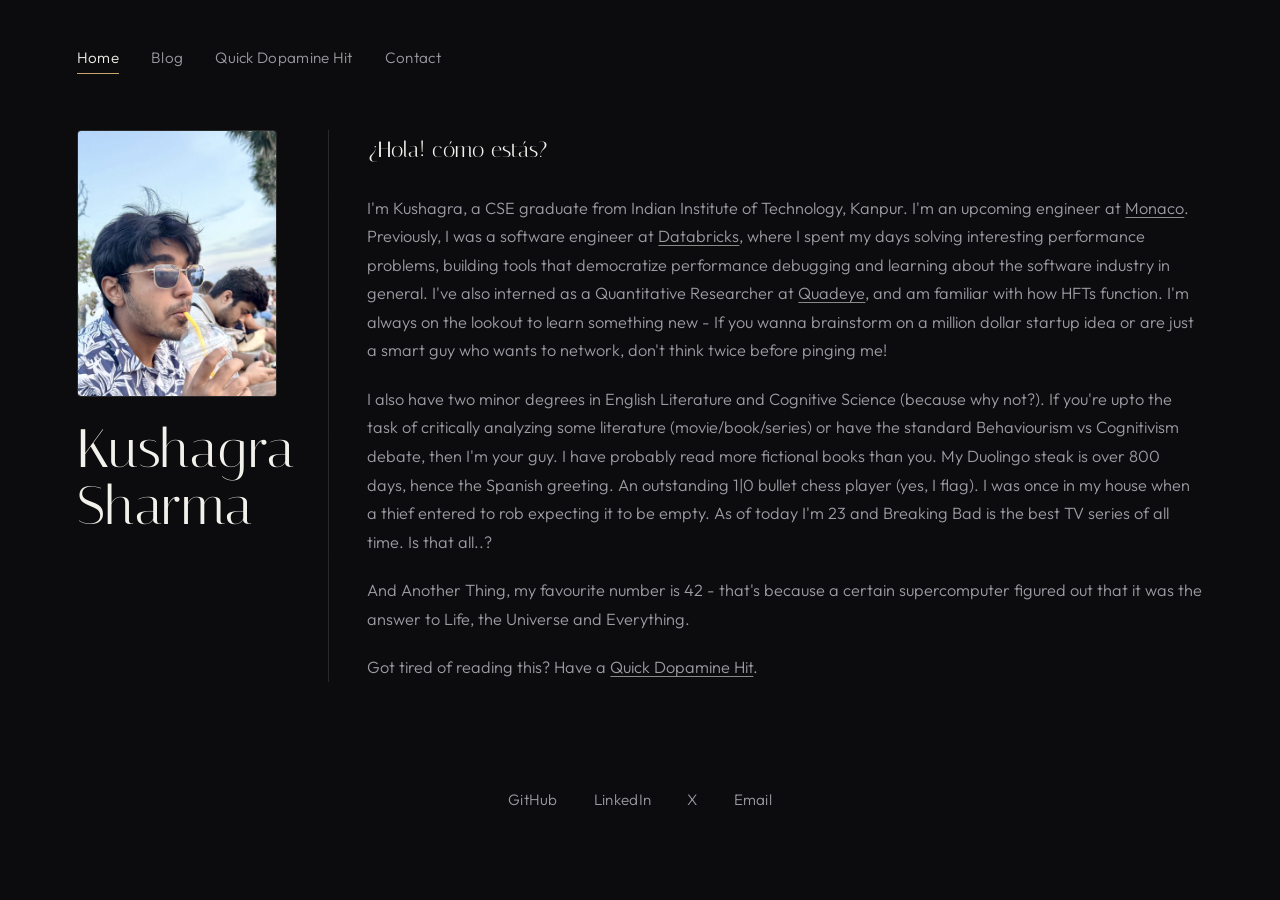
==== index.html @ b91d73a7 "add contacts page, chess.com and duolingo stats" ====
<!--
  index.html — Home page.

  Two-column hero: portrait + name on the left (.intro), a short greeting
  and "about me" copy on the right (.about). The top tab bar (.topnav) and
  footer social links (nav[aria-label="Links"]) are duplicated verbatim on
  every page — see README.md for how that's kept in sync.

  Styles:  css/styles.css (shared base + top nav)
  Scripts: js/script.js   (orb parallax)
-->
<!DOCTYPE html>
<html lang="en">
<head>
<meta charset="UTF-8" />
<meta name="viewport" content="width=device-width, initial-scale=1" />
<meta name="description" content="Kushagra Sharma — personal site." />
<title>Kushagra Sharma</title>
<link rel="preconnect" href="https://fonts.googleapis.com" />
<link rel="preconnect" href="https://fonts.gstatic.com" crossorigin />
<link
  href="https://fonts.googleapis.com/css2?family=Italiana&family=Outfit:wght@300;400;500&display=swap"
  rel="stylesheet"
/>
<link rel="stylesheet" href="css/styles.css" />
</head>
<body>
<div class="grain" aria-hidden="true"></div>
<div class="orb" aria-hidden="true"></div>

<header class="topnav">
  <a href="/index" class="topnav-link active">Home</a>
  <a href="/blog" class="topnav-link">Blog</a>
  <a href="/game" class="topnav-link">Quick Dopamine Hit</a>
  <a href="/contact" class="topnav-link">Contact</a>
</header>

<main>
  <div class="intro">
    <img class="portrait" src="assets/profile.jpg" alt="Portrait of Kushagra" />
    <h1><span>Kushagra Sharma</span></h1>
  </div>

  <div class="about">
    <p class="greeting">¿Hola! cómo estás?</p>
    <p>
      I'm Kushagra, a CSE graduate from Indian Institute of Technology, Kanpur. 
      I'm an upcoming engineer at <a href="https://www.monaco.com/">Monaco</a>.
      Previously, I was a software engineer at <a href="https://www.databricks.com/">Databricks</a>, 
      where I spent my days solving interesting performance problems, building tools that democratize 
      performance debugging and learning about the software industry in general. I've also interned as 
      a Quantitative Researcher at <a href="https://www.quadeye.com/">Quadeye</a>, and am familiar with 
      how HFTs function. I'm always on the lookout to learn something new - If you wanna brainstorm on
      a million dollar startup idea or are just a smart guy who wants to network, 
      don't think twice before pinging me!
    </p>
    <p>
      I also have two minor degrees in English Literature and Cognitive Science (because why not?). If you're
      upto the task of critically analyzing some literature (movie/book/series) or have the standard
      Behaviourism vs Cognitivism debate, then I'm your guy. I have probably read more fictional books than you.
      My Duolingo steak is over 800 days, hence the Spanish greeting. An outstanding 1|0 bullet chess player
      (yes, I flag). I was once in my house when a thief entered to rob expecting it to be empty. As of
      today I'm 23 and Breaking Bad is the best TV series of all time. Is that all..?
    </p>
    <p>
      And Another Thing, my favourite number is 42 - that's because a certain supercomputer figured out that it was the
      answer to Life, the Universe and Everything.
    </p>
    <p>
      Got tired of reading this? Have a <a href="https://royalphoenix-bot.github.io/game">Quick Dopamine Hit</a>.
    </p>
  </div>
</main>

<nav aria-label="Links">
  <a href="https://github.com/RoyalPhoenix-bot" rel="noopener noreferrer">GitHub</a>
  <a href="https://www.linkedin.com/in/kushagra-sharma-363865210/" rel="noopener noreferrer">LinkedIn</a>
  <a href="https://x.com/iambigbread" rel="noopener noreferrer">X</a>
  <a href="mailto:kushagrasharma.sharma@gmail.com">Email</a>
</nav>

<script src="js/script.js"></script>
</body>
</html>
---- css/styles.css ----
/*
  css/styles.css — Shared base styles, loaded on every page.

  Contains: design tokens (:root), the fixed grain + orb background effects,
  the top tab bar (.topnav, used by index/blog/every post), the home page's
  two-column hero (main, .intro, .about, .portrait), and the footer social
  links (nav[aria-label="Links"]).

  Page-specific rules (blog list, article typography) live in css/blog.css,
  loaded after this file on blog.html and blogs/*.html.
*/
html {
  scroll-behavior: smooth;
}

:root {
  --bg: #0b0b0d;
  --text: #f3f1ec;
  --muted: #9c9aa1;
  --accent: #c9a570;
  --line: rgba(243, 241, 236, 0.12);
}

* {
  box-sizing: border-box;
}

html,
body {
  height: 100%;
}

body {
  margin: 0;
  background: var(--bg);
  color: var(--text);
  font-family: "Outfit", sans-serif;
  font-weight: 300;
  overflow-x: hidden;
  position: relative;
}

/* ambient texture, unchanged from the original hero */
.grain {
  position: fixed;
  inset: 0;
  pointer-events: none;
  opacity: 0.05;
  mix-blend-mode: overlay;
  z-index: 2;
  background-image: url("data:image/svg+xml;utf8,<svg xmlns='http://www.w3.org/2000/svg' width='120' height='120'><filter id='n'><feTurbulence type='fractalNoise' baseFrequency='0.9' numOctaves='2' stitchTiles='stitch'/></filter><rect width='100%25' height='100%25' filter='url(%23n)'/></svg>");
}

.orb {
  display: none;
}

/* top tab bar — shared across every page */
.topnav {
  position: relative;
  z-index: 3;
  display: flex;
  gap: 2rem;
  align-items: center;
  max-width: 1280px;
  margin: 0 auto;
  padding: 3rem 6vw 1.5rem; /* Generous bottom padding to push <main> down */
}

.topnav-link {
  color: var(--muted);
  text-decoration: none;
  font-size: 0.95rem;
  letter-spacing: 0.02em;
  padding-bottom: 0.4rem;
  border-bottom: 1px solid transparent;
  transition: color 0.25s ease, border-color 0.25s ease;
}

.topnav-link:hover,
.topnav-link:focus-visible {
  color: var(--text);
}

.topnav-link.active {
  color: var(--text);
  border-color: var(--accent);
}

main {
  position: relative;
  z-index: 1;
  min-height: auto;
  display: grid;
  grid-template-columns: 200px 1fr; 
  gap: 4vw;
  align-items: start;
  max-width: 1280px;
  margin: 0 auto;
  padding: 2rem 6vw 12vh;
}

.intro {
  display: flex;
  flex-direction: column;
  gap: 1.5rem;
  align-self: start; /* Pin top left */
}

.portrait {
  width: 100%;
  max-width: 200px;
  aspect-ratio: 3 / 4;
  object-fit: cover;
  border-radius: 4px;
  border: 1px solid var(--line);
  filter: grayscale(0.15) contrast(1.02);
}

.intro h1 {
  margin: 0;
  font-family: "Italiana", serif;
  font-weight: 400;
  font-size: clamp(2.4rem, 5vw, 3.4rem);
  line-height: 1.05;
  letter-spacing: 0.01em;
}

.about {
  max-width: 80ch; /* Expanded character limit per line to accommodate text smoothly */
  border-left: 1px solid var(--line);
  padding-left: 3vw;
}

.about .greeting {
  font-family: "Italiana", serif;
  font-size: 1.4rem;
  color: var(--text);
  margin: 0 0 1.5rem;
}

.about p {
  margin: 0 0 1.25rem;
  font-size: 1.02rem;
  line-height: 1.75;
  color: var(--muted);
}

.about p:last-child {
  margin-bottom: 0;
}

/* Footer links */
nav[aria-label="Links"] {
  position: relative;
  z-index: 1;
  display: flex;
  gap: 2.25rem;
  justify-content: center;
  padding: 0 6vw 6vh;
}

nav a {
  color: var(--muted);
  text-decoration: none;
  font-size: 0.95rem;
  letter-spacing: 0.02em;
  border-bottom: 1px solid transparent;
  padding-bottom: 2px;
  transition: color 0.25s ease, border-color 0.25s ease;
}

nav a:hover,
nav a:focus-visible {
  color: var(--text);
  border-color: var(--accent);
}

@media (max-width: 820px) {
  main {
    grid-template-columns: 1fr;
    padding: 10vh 8vw 4vh;
    gap: 3rem;
  }

  .intro {
    flex-direction: row;
    align-items: center;
    gap: 1.5rem;
  }

  .portrait {
    max-width: 120px;
    aspect-ratio: 1 / 1;
    border-radius: 50%;
  }

  .about {
    border-left: none;
    border-top: 1px solid var(--line);
    padding-left: 0;
    padding-top: 2rem;
    max-width: none;
  }

  nav[aria-label="Links"] {
    padding-bottom: 8vh;
  }
}

@media (prefers-reduced-motion: reduce) {
  .orb {
    transition: none;
  }
}

/* Shared inline paragraph links */
p a {
  color: inherit;               /* Uses the parent <p> element's text color */
  text-decoration: underline;   /* Keeps the underline */
  text-decoration-color: #888;  /* Subtle, muted underline color */
  text-underline-offset: 3px;   /* Slight space between text and underline */
}

p a:hover {
  text-decoration-color: inherit; /* Darkens underline when hovered */
}

/* Quick Dopamine Hit Component */
#dopamine-hit-section {
  max-width: 480px;
  margin: 3rem auto;
  padding: 1.5rem;
  background: rgba(255, 255, 255, 0.02);
  border: 1px solid var(--line);
  border-radius: 8px;
  text-align: center;
}

.game-header h2 {
  font-family: "Italiana", serif;
  margin-top: 0;
  margin-bottom: 0.5rem;
  color: var(--text);
}

.marvin-status {
  font-size: 0.95rem;
  color: var(--muted);
  min-height: 2.5em;
  margin-bottom: 1.5rem;
}

.ttt-grid {
  display: grid;
  grid-template-columns: repeat(3, 1fr);
  gap: 8px;
  max-width: 270px;
  margin: 0 auto 1.5rem;
}

.ttt-cell {
  aspect-ratio: 1;
  background: var(--bg);
  border: 1px solid var(--line);
  color: var(--text);
  font-family: "Italiana", serif;
  font-size: 2rem;
  font-weight: bold;
  cursor: pointer;
  border-radius: 4px;
  transition: border-color 0.2s ease, background-color 0.2s ease;
}

.ttt-cell:hover:not(:disabled) {
  border-color: var(--accent);
}

.ttt-cell.winning-cell {
  border-color: var(--accent);
  color: var(--accent);
  background: rgba(201, 165, 112, 0.1);
}

.btn {
  background: transparent;
  color: var(--text);
  border: 1px solid var(--line);
  padding: 0.6rem 1.2rem;
  font-family: inherit;
  font-size: 0.9rem;
  cursor: pointer;
  border-radius: 4px;
  margin: 0 0.25rem;
  transition: all 0.25s ease;
}

.btn-rematch:hover {
  border-color: var(--text);
}

.btn-nuke {
  border-color: #ff4d4d;
  color: #ff4d4d;
}

.btn-nuke:hover {
  background: #ff4d4d;
  color: #000;
}

/* Nuke Overlay & Animation */
.nuke-overlay {
  position: fixed;
  inset: 0;
  z-index: 9999;
  background: #000;
  display: flex;
  align-items: center;
  justify-content: center;
  overflow: hidden;
}

.nuke-missile {
  position: absolute;
  top: -100px;
  font-size: 4rem;
  transition: transform 1s cubic-bezier(0.7, 0, 0.84, 0);
}

.nuke-overlay.launch .nuke-missile {
  transform: translateY(calc(50vh + 100px)) scale(2);
}

.nuke-flash {
  position: absolute;
  inset: 0;
  background: #fff;
  opacity: 0;
  pointer-events: none;
  transition: opacity 0.15s ease-in-out;
}

.nuke-overlay.explode .nuke-flash {
  opacity: 1;
}

.nuke-smoke {
  position: absolute;
  inset: 0;
  background: radial-gradient(circle, #3a2212 0%, #0b0b0d 90%);
  opacity: 0;
  transition: opacity 1.2s ease;
}

.nuke-overlay.explode .nuke-smoke {
  opacity: 1;
}

.nuke-content {
  position: relative;
  z-index: 2;
  text-align: center;
  padding: 2rem;
  max-width: 600px;
  opacity: 0;
  transition: opacity 0.8s ease;
}

.nuke-overlay.smoke-cleared .nuke-content {
  opacity: 1;
}

.nuke-status-text {
  font-family: "Italiana", serif;
  font-size: 1.5rem;
  color: var(--text);
  line-height: 1.5;
  margin-bottom: 1.5rem;
  min-height: 3em;
}

.reboot-timer {
  font-size: 1.1rem;
  color: var(--accent);
  opacity: 0;
  transition: opacity 0.4s ease;
}

.reboot-timer.visible {
  opacity: 1;
}

/* Marvin Intro Section Styling */
.marvin-intro {
  margin-bottom: 2.5rem;
}

.marvin-bio {
  color: var(--muted);
  font-size: 1.05rem;
  line-height: 1.7;
  margin-bottom: 1.5rem;
}

.marvin-bounty {
  background: rgba(201, 165, 112, 0.05);
  border-left: 2px solid var(--accent);
  padding: 1rem 1.25rem;
  border-radius: 0 4px 4px 0;
}

.marvin-bounty p {
  margin: 0 0 0.5rem;
  font-size: 0.95rem;
  color: var(--text);
}

.marvin-bounty p:last-child {
  margin-bottom: 0;
}

/* 8-Second Deliberate Nuke Sequence */
.nuke-alarm-banner {
  position: absolute;
  left: 0;
  right: 0;
  background: rgba(255, 0, 0, 0.85);
  color: #fff;
  font-family: "Outfit", sans-serif;
  font-weight: 500;
  font-size: clamp(1.1rem, 3vw, 1.8rem);
  text-align: center;
  padding: 0.75rem 0;
  letter-spacing: 0.15em;
  z-index: 10;
  animation: pulse-red 0.8s infinite alternate;
}

.nuke-alarm-banner.top { top: 0; }
.nuke-alarm-banner.bottom { bottom: 0; }

@keyframes pulse-red {
  from { background: rgba(255, 0, 0, 0.95); }
  to { background: rgba(120, 0, 0, 0.75); }
}

.nuke-missile {
  position: absolute;
  top: -120px;
  font-size: 5rem;
  /* Extended ease-in duration over 8 seconds */
  transition: transform 8s cubic-bezier(0.4, 0, 0.8, 1);
  filter: drop-shadow(0 0 15px rgba(255, 80, 0, 0.8));
}

.nuke-overlay.launch .nuke-missile {
  transform: translateY(calc(50vh + 120px)) scale(2.5) rotate(180deg);
}

.nuke-overlay.explode .nuke-alarm-banner {
  display: none;
}

/* Game Page Two-Column Layout */
.game-page-main {
  position: relative;
  z-index: 1;
  min-height: 80vh;
  max-width: 1180px;
  margin: 0 auto;
  padding: 6vh 6vw 12vh;
  display: grid;
  grid-template-columns: 1fr 1fr;
  gap: 5vw;
  align-items: center;
  padding-top: 2rem;
}

/* Reset standalone margin override for game section container */
.game-page-main #dopamine-hit-section {
  width: 100%;
  max-width: 440px;
  margin: 0 auto;
}

.game-page-main .marvin-intro {
  margin-bottom: 0;
}

/* Responsive adjustment for tablets & mobile */
@media (max-width: 900px) {
  .game-page-main {
    grid-template-columns: 1fr;
    gap: 3rem;
    padding: 4vh 6vw 8vh;
  }
}

/* Contact Page Layout */
.contact-main {
  position: relative;
  z-index: 1;
  display: block; /* Overrides the home page generic 2-column grid layout */
  max-width: 960px;
  margin: 0 auto;
  padding: 1.5rem 6vw 12vh;
}

/* 1. Header Centering Alignment */
.contact-header {
  display: flex;
  align-items: center;
  gap: 2.5rem;
  margin-bottom: 3rem;
}

.contact-header .page-title {
  margin: 0;
  white-space: nowrap;
}

.contact-header .page-lede {
  margin: 0;
}

/* 2. Side-by-Side Body Grid */
.contact-body-grid {
  display: grid;
  grid-template-columns: 240px 1fr;
  gap: 2.5rem;
  align-items: start;
}

/* 3. 2 Rows x 3 Columns Social Icons Grid */
.social-grid-2x3 {
  display: grid;
  grid-template-columns: repeat(3, 1fr);
  gap: 0.85rem;
}

.social-icon-btn {
  display: flex;
  align-items: center;
  justify-content: center;
  aspect-ratio: 1;
  background: rgba(255, 255, 255, 0.02);
  border: 1px solid var(--line);
  border-radius: 8px;
  color: var(--muted);
  transition: all 0.25s ease;
}

.social-icon-btn:hover {
  border-color: var(--accent);
  color: var(--text);
  transform: translateY(-2px);
}

/* Reduce SVG size inside the 3x2 grid buttons */
.social-icon-btn .social-icon {
  width: 42px;
  height: 42px;
}

/* Chess.com Live Badge Component */
.chess-badge-container {
  background: rgba(255, 255, 255, 0.02);
  border: 1px solid var(--line);
  border-radius: 8px;
  padding: 1.5rem;
}

.chess-badge-header {
  display: flex;
  align-items: center;
  gap: 0.6rem;
  margin-bottom: 1.25rem;
}

.chess-badge-header h2 {
  font-family: "Italiana", serif;
  font-size: 1.25rem;
  margin: 0;
  color: var(--text);
}

.profile-link {
  margin-left: auto;
  color: var(--muted);
  font-size: 0.85rem;
  text-decoration: none;
}

.profile-link:hover {
  color: var(--accent);
}

.live-dot {
  width: 8px;
  height: 8px;
  background: #46d369;
  border-radius: 50%;
  box-shadow: 0 0 8px #46d369;
}

/* Single unified 4-column Chess Stats Grid with Icons */
.chess-stats-grid {
  display: grid;
  grid-template-columns: repeat(4, 1fr);
  gap: 1rem;
}

.stat-card {
  background: var(--bg);
  border: 1px solid var(--line);
  border-radius: 6px;
  padding: 0.8rem 0.5rem;
  display: flex;
  flex-direction: column;
  gap: 0.3rem;
  text-align: center;
}

.stat-header {
  display: flex;
  align-items: center;
  justify-content: center;
  gap: 0.4rem;
  margin-bottom: 0.3rem;
}

.stat-label {
  font-size: 0.75rem;
  color: var(--muted);
  text-transform: uppercase;
  letter-spacing: 0.05em;
}

.stat-val {
  font-family: "Italiana", serif;
  font-size: 1.5rem;
  color: var(--text);
}

.mode-icon {
  width: 14px;
  height: 14px;
  color: var(--accent);
}

/* Responsive Stacking */
@media (max-width: 820px) {
  .contact-header {
    flex-direction: column;
    align-items: flex-start;
    gap: 0.8rem;
  }

  .contact-body-grid {
    grid-template-columns: 1fr;
    gap: 2rem;
  }

  .social-grid-2x3 {
    max-width: 280px;
  }

  .chess-stats-grid {
    grid-template-columns: repeat(2, 1fr);
  }
}

/* Standalone Centered Duolingo Badge */
.duolingo-badge-container {
  background: rgba(255, 255, 255, 0.02);
  border: 1px solid var(--line);
  border-radius: 8px;
  padding: 1.25rem 1.5rem;
  max-width: 320px;
  margin: 2.5rem auto 0; /* Centers the box horizontally */
  text-align: center;
}

.duolingo-badge-header {
  display: flex;
  align-items: center;
  justify-content: center;
  gap: 0.5rem;
  margin-bottom: 0.6rem;
}

.duolingo-badge-header h2 {
  font-family: "Italiana", serif;
  font-size: 1.15rem;
  margin: 0;
  color: var(--text);
}

.duolingo-badge-header .profile-link {
  font-size: 0.8rem;
  color: var(--muted);
}

.fire-icon {
  font-size: 1.1rem;
}

.duolingo-stat .stat-val {
  font-family: "Italiana", serif;
  font-size: 1.8rem;
  color: var(--accent);
}
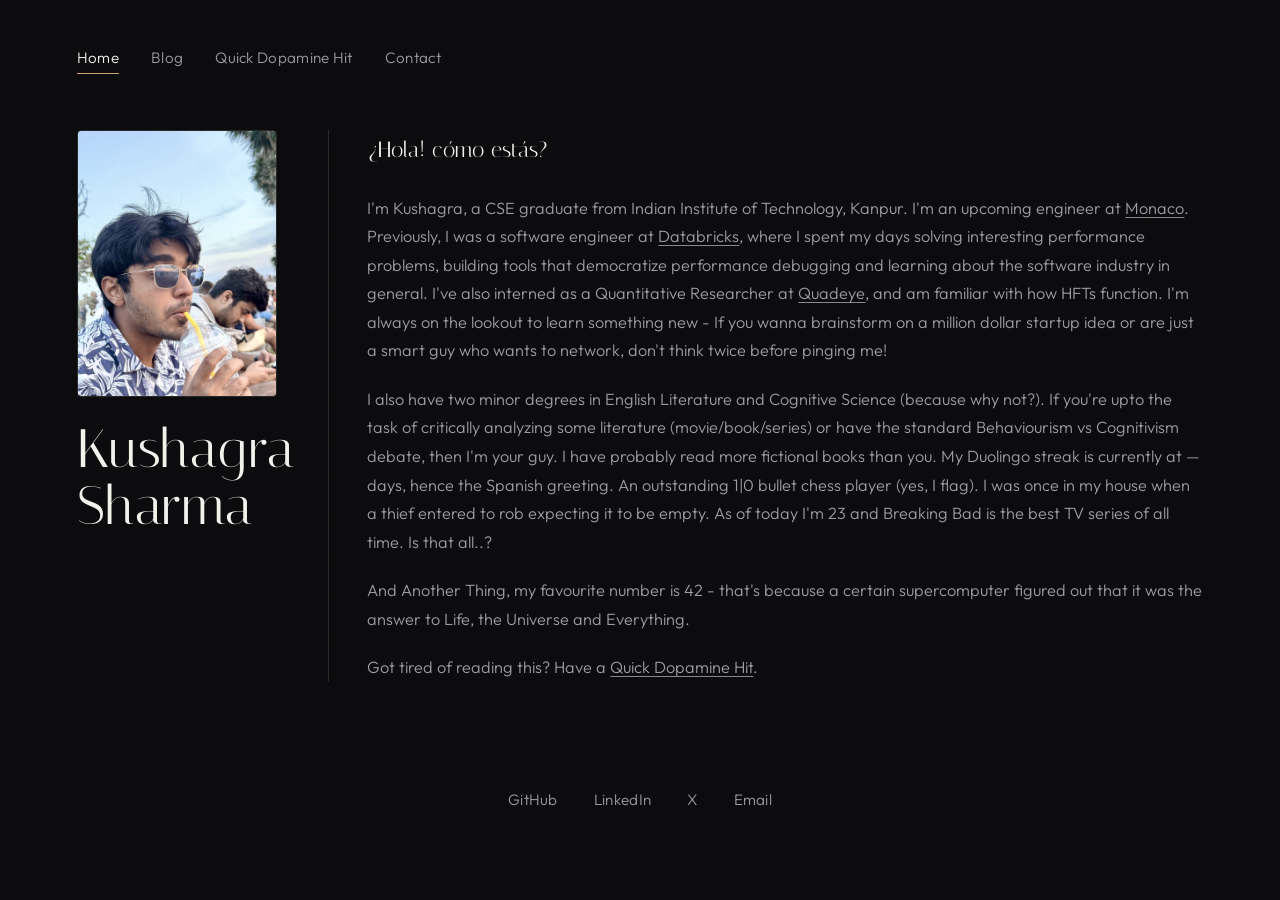
==== commit e48ce5be: "Update favicon" ====
--- a/index.html
+++ b/index.html
@@ -23,6 +23,7 @@
   rel="stylesheet"
 />
 <link rel="stylesheet" href="css/styles.css" />
+<link rel="icon" href="data:image/svg+xml,<svg xmlns=%22http://www.w3.org/2000/svg%22 viewBox=%220 0 100 100%22><circle cx=%2250%22 cy=%2250%22 r=%2250%22 fill=%22%23121212%22/><text x=%2250%25%22 y=%2255%25%22 dominant-baseline=%22middle%22 text-anchor=%22middle%22 font-size=%2260%22 font-weight=%22bold%22 fill=%22%23ffd700%22 font-family=%22sans-serif%22>K</text></svg>">
 </head>
 <body>
 <div class="grain" aria-hidden="true"></div>
@@ -58,7 +59,7 @@
       I also have two minor degrees in English Literature and Cognitive Science (because why not?). If you're
       upto the task of critically analyzing some literature (movie/book/series) or have the standard
       Behaviourism vs Cognitivism debate, then I'm your guy. I have probably read more fictional books than you.
-      My Duolingo steak is over 800 days, hence the Spanish greeting. An outstanding 1|0 bullet chess player
+      My Duolingo streak is currently at <span id="duolingo-streak">—</span> days, hence the Spanish greeting. An outstanding 1|0 bullet chess player
       (yes, I flag). I was once in my house when a thief entered to rob expecting it to be empty. As of
       today I'm 23 and Breaking Bad is the best TV series of all time. Is that all..?
     </p>
--- a/css/styles.css
+++ b/css/styles.css
@@ -262,8 +262,8 @@
 .ttt-cell {
   aspect-ratio: 1;
   background: var(--bg);
-  border: 1px solid var(--line);
-  color: var(--text);
+  border: 1px solid #ffd700 !important;
+  color: #ffd700;
   font-family: "Italiana", serif;
   font-size: 2rem;
   font-weight: bold;
@@ -277,9 +277,8 @@
 }
 
 .ttt-cell.winning-cell {
-  border-color: var(--accent);
-  color: var(--accent);
-  background: rgba(201, 165, 112, 0.1);
+  border-color: #ffe600;
+  box-shadow: 0 0 10px #ffd700;
 }
 
 .btn {
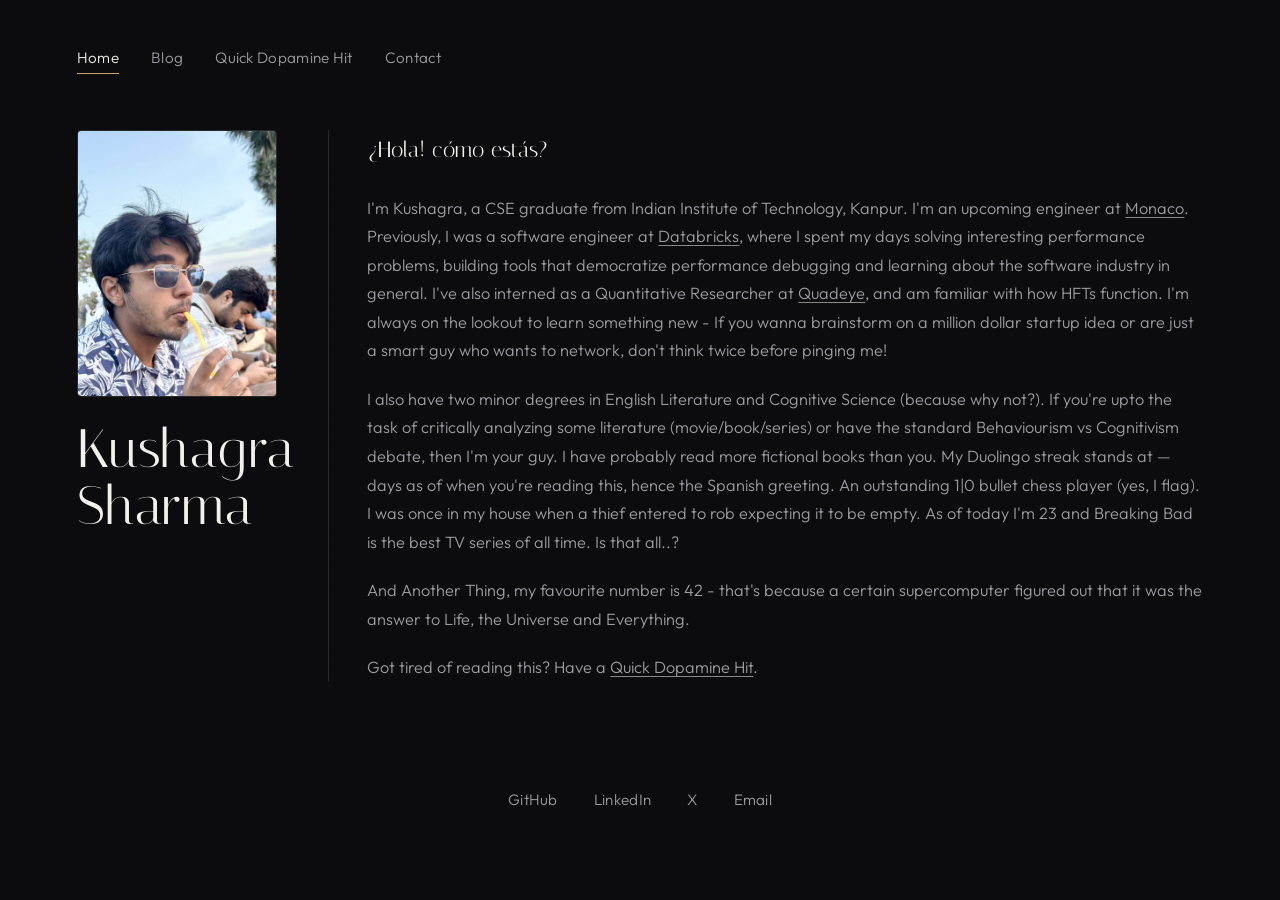
==== commit 76904489: "fix dynamic streak number" ====
--- a/index.html
+++ b/index.html
@@ -8,6 +8,7 @@
 
   Styles:  css/styles.css (shared base + top nav)
   Scripts: js/script.js   (orb parallax)
+           js/duolingo.js (dynamic streak loader)
 -->
 <!DOCTYPE html>
 <html lang="en">
@@ -59,7 +60,7 @@
       I also have two minor degrees in English Literature and Cognitive Science (because why not?). If you're
       upto the task of critically analyzing some literature (movie/book/series) or have the standard
       Behaviourism vs Cognitivism debate, then I'm your guy. I have probably read more fictional books than you.
-      My Duolingo streak is currently at <span id="duolingo-streak">—</span> days, hence the Spanish greeting. An outstanding 1|0 bullet chess player
+      My Duolingo streak stands at <span id="duolingo-streak">—</span> days as of when you're reading this, hence the Spanish greeting. An outstanding 1|0 bullet chess player
       (yes, I flag). I was once in my house when a thief entered to rob expecting it to be empty. As of
       today I'm 23 and Breaking Bad is the best TV series of all time. Is that all..?
     </p>
@@ -81,5 +82,6 @@
 </nav>
 
 <script src="js/script.js"></script>
+<script src="js/duolingo.js"></script>
 </body>
 </html>
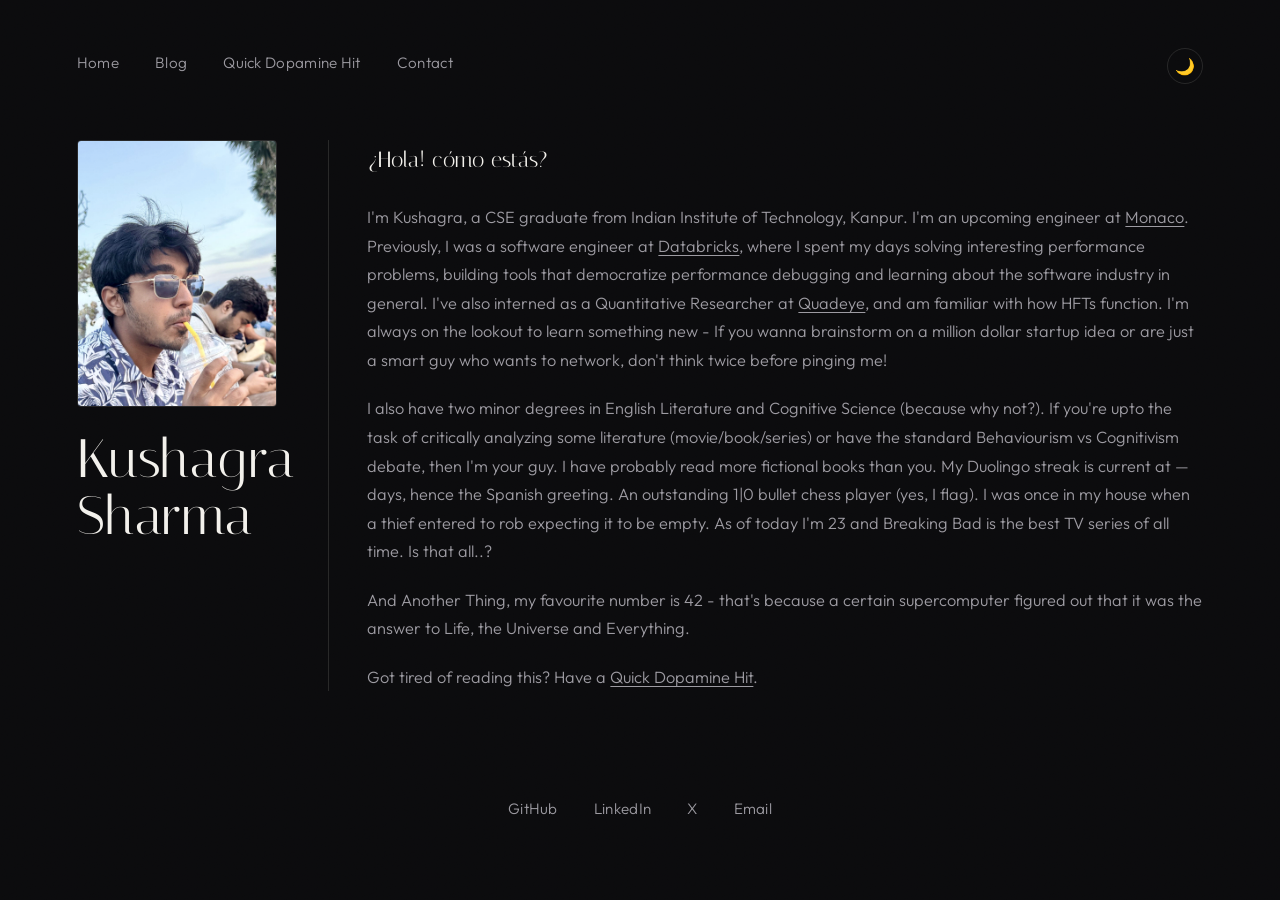
==== commit bfaeaaea: "add light mode" ====
--- a/index.html
+++ b/index.html
@@ -31,10 +31,13 @@
 <div class="orb" aria-hidden="true"></div>
 
 <header class="topnav">
-  <a href="/index" class="topnav-link active">Home</a>
-  <a href="/blog" class="topnav-link">Blog</a>
-  <a href="/game" class="topnav-link">Quick Dopamine Hit</a>
-  <a href="/contact" class="topnav-link">Contact</a>
+  <div class="topnav-links">
+    <a href="/index" class="topnav-link active">Home</a>
+    <a href="/blog" class="topnav-link">Blog</a>
+    <a href="/game" class="topnav-link">Quick Dopamine Hit</a>
+    <a href="/contact" class="topnav-link">Contact</a>
+  </div>
+  <button id="theme-toggle" class="theme-toggle-btn" aria-label="Toggle Theme">🌙</button>
 </header>
 
 <main>
@@ -60,9 +63,9 @@
       I also have two minor degrees in English Literature and Cognitive Science (because why not?). If you're
       upto the task of critically analyzing some literature (movie/book/series) or have the standard
       Behaviourism vs Cognitivism debate, then I'm your guy. I have probably read more fictional books than you.
-      My Duolingo streak stands at <span id="duolingo-streak">—</span> days as of when you're reading this, hence the Spanish greeting. An outstanding 1|0 bullet chess player
-      (yes, I flag). I was once in my house when a thief entered to rob expecting it to be empty. As of
-      today I'm 23 and Breaking Bad is the best TV series of all time. Is that all..?
+      My Duolingo streak is current at <span id="duolingo-streak">—</span> days, hence the Spanish greeting. An 
+      outstanding 1|0 bullet chess player (yes, I flag). I was once in my house when a thief entered to rob expecting 
+      it to be empty. As of today I'm 23 and Breaking Bad is the best TV series of all time. Is that all..?
     </p>
     <p>
       And Another Thing, my favourite number is 42 - that's because a certain supercomputer figured out that it was the
@@ -83,5 +86,6 @@
 
 <script src="js/script.js"></script>
 <script src="js/duolingo.js"></script>
+<script src="js/theme.js"></script>
 </body>
 </html>
--- a/css/styles.css
+++ b/css/styles.css
@@ -13,12 +13,24 @@
   scroll-behavior: smooth;
 }
 
+/* Default Dark Theme Tokens */
 :root {
   --bg: #0b0b0d;
   --text: #f3f1ec;
   --muted: #9c9aa1;
   --accent: #c9a570;
   --line: rgba(243, 241, 236, 0.12);
+  --card-bg: rgba(255, 255, 255, 0.02);
+}
+
+/* Light Theme Overrides */
+body.light-mode {
+  --bg: #f9f8f6;
+  --text: #1a1a1c;
+  --muted: #666469;
+  --accent: #9a7640;
+  --line: rgba(26, 26, 28, 0.15);
+  --card-bg: rgba(0, 0, 0, 0.03);
 }
 
 * {
@@ -38,6 +50,7 @@
   font-weight: 300;
   overflow-x: hidden;
   position: relative;
+  transition: background-color 0.3s ease, color 0.3s ease;
 }
 
 /* ambient texture, unchanged from the original hero */
@@ -60,11 +73,20 @@
   position: relative;
   z-index: 3;
   display: flex;
-  gap: 2rem;
+  justify-content: space-between;
   align-items: center;
   max-width: 1280px;
   margin: 0 auto;
   padding: 3rem 6vw 1.5rem; /* Generous bottom padding to push <main> down */
+}
+
+/* Nav links wrapper with explicit flex gap */
+.topnav-links,
+.nav-links {
+  display: flex;
+  align-items: center;
+  gap: 2.25rem;
+  flex-wrap: wrap;
 }
 
 .topnav-link {
@@ -75,6 +97,7 @@
   padding-bottom: 0.4rem;
   border-bottom: 1px solid transparent;
   transition: color 0.25s ease, border-color 0.25s ease;
+  white-space: nowrap;
 }
 
 .topnav-link:hover,
@@ -84,6 +107,29 @@
 
 .topnav-link.active {
   color: var(--text);
+  border-color: var(--accent);
+}
+
+/* Theme Toggle Button */
+.theme-toggle-btn {
+  background: transparent;
+  border: 1px solid var(--line);
+  color: var(--text);
+  border-radius: 50%;
+  width: 36px;
+  height: 36px;
+  cursor: pointer;
+  display: flex;
+  align-items: center;
+  justify-content: center;
+  font-size: 1rem;
+  margin-left: 2rem;
+  flex-shrink: 0;
+  transition: transform 0.2s ease, border-color 0.25s ease, color 0.25s ease;
+}
+
+.theme-toggle-btn:hover {
+  transform: scale(1.1);
   border-color: var(--accent);
 }
 
@@ -218,12 +264,12 @@
 p a {
   color: inherit;               /* Uses the parent <p> element's text color */
   text-decoration: underline;   /* Keeps the underline */
-  text-decoration-color: #888;  /* Subtle, muted underline color */
+  text-decoration-color: var(--muted);  /* Subtle, muted underline color */
   text-underline-offset: 3px;   /* Slight space between text and underline */
 }
 
 p a:hover {
-  text-decoration-color: inherit; /* Darkens underline when hovered */
+  text-decoration-color: var(--accent); /* Darkens/highlights underline when hovered */
 }
 
 /* Quick Dopamine Hit Component */
@@ -231,7 +277,7 @@
   max-width: 480px;
   margin: 3rem auto;
   padding: 1.5rem;
-  background: rgba(255, 255, 255, 0.02);
+  background: var(--card-bg);
   border: 1px solid var(--line);
   border-radius: 8px;
   text-align: center;
@@ -279,6 +325,23 @@
 .ttt-cell.winning-cell {
   border-color: #ffe600;
   box-shadow: 0 0 10px #ffd700;
+}
+
+/* Light Theme Overrides for Tic-Tac-Toe Grid */
+body.light-mode .ttt-cell {
+  background: #eae6df;
+  border-color: #8b6508 !important;
+  color: #8b6508;
+}
+
+body.light-mode .ttt-cell:hover:not(:disabled) {
+  border-color: var(--accent);
+  background: #e0dad0;
+}
+
+body.light-mode .ttt-cell.winning-cell {
+  border-color: #8b6508;
+  box-shadow: 0 0 10px rgba(139, 101, 8, 0.4);
 }
 
 .btn {
@@ -308,16 +371,24 @@
   color: #000;
 }
 
-/* Nuke Overlay & Animation */
+/* Nuke Overlay & Animation (Enforced Dark Background & Light Text) */
 .nuke-overlay {
   position: fixed;
   inset: 0;
   z-index: 9999;
-  background: #000;
+  background: #000 !important;
+  color: #f3f1ec !important;
   display: flex;
   align-items: center;
   justify-content: center;
   overflow: hidden;
+}
+
+.nuke-overlay,
+.nuke-overlay p,
+.nuke-overlay span,
+.nuke-overlay div {
+  color: #f3f1ec;
 }
 
 .nuke-missile {
@@ -373,7 +444,7 @@
 .nuke-status-text {
   font-family: "Italiana", serif;
   font-size: 1.5rem;
-  color: var(--text);
+  color: #f3f1ec !important;
   line-height: 1.5;
   margin-bottom: 1.5rem;
   min-height: 3em;
@@ -381,7 +452,7 @@
 
 .reboot-timer {
   font-size: 1.1rem;
-  color: var(--accent);
+  color: #c9a570 !important;
   opacity: 0;
   transition: opacity 0.4s ease;
 }
@@ -403,7 +474,7 @@
 }
 
 .marvin-bounty {
-  background: rgba(201, 165, 112, 0.05);
+  background: var(--card-bg);
   border-left: 2px solid var(--accent);
   padding: 1rem 1.25rem;
   border-radius: 0 4px 4px 0;
@@ -543,7 +614,7 @@
   align-items: center;
   justify-content: center;
   aspect-ratio: 1;
-  background: rgba(255, 255, 255, 0.02);
+  background: var(--card-bg);
   border: 1px solid var(--line);
   border-radius: 8px;
   color: var(--muted);
@@ -564,7 +635,7 @@
 
 /* Chess.com Live Badge Component */
 .chess-badge-container {
-  background: rgba(255, 255, 255, 0.02);
+  background: var(--card-bg);
   border: 1px solid var(--line);
   border-radius: 8px;
   padding: 1.5rem;
@@ -672,7 +743,7 @@
 
 /* Standalone Centered Duolingo Badge */
 .duolingo-badge-container {
-  background: rgba(255, 255, 255, 0.02);
+  background: var(--card-bg);
   border: 1px solid var(--line);
   border-radius: 8px;
   padding: 1.25rem 1.5rem;
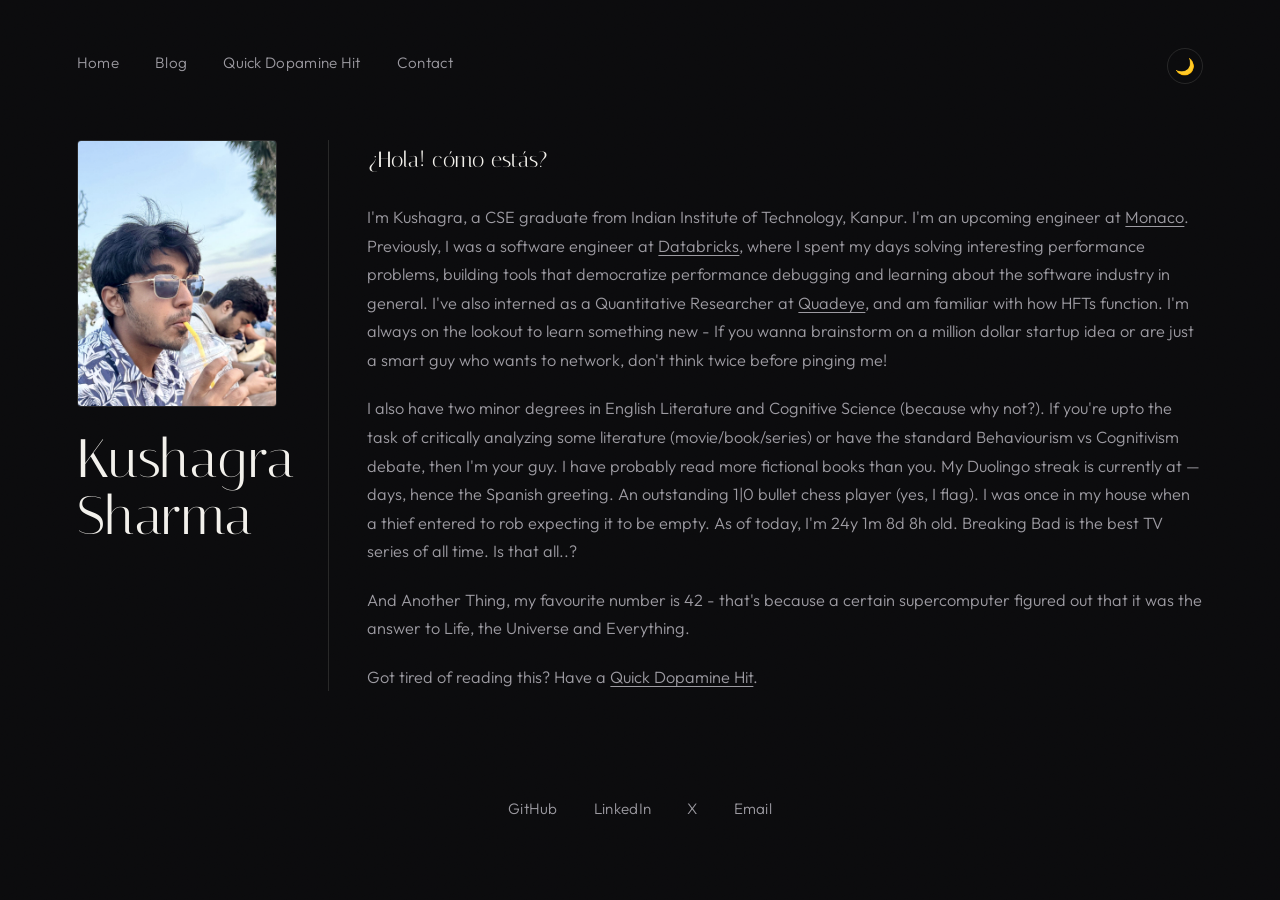
==== commit 3346fc63: "nit features that i likey" ====
--- a/index.html
+++ b/index.html
@@ -63,9 +63,10 @@
       I also have two minor degrees in English Literature and Cognitive Science (because why not?). If you're
       upto the task of critically analyzing some literature (movie/book/series) or have the standard
       Behaviourism vs Cognitivism debate, then I'm your guy. I have probably read more fictional books than you.
-      My Duolingo streak is current at <span id="duolingo-streak">—</span> days, hence the Spanish greeting. An 
+      My Duolingo streak is currently at <span id="duolingo-streak">—</span> days, hence the Spanish greeting. An 
       outstanding 1|0 bullet chess player (yes, I flag). I was once in my house when a thief entered to rob expecting 
-      it to be empty. As of today I'm 23 and Breaking Bad is the best TV series of all time. Is that all..?
+      it to be empty. As of today, I'm <span id="dynamic-age">calculating...</span> old. Breaking Bad is the best TV 
+      series of all time. Is that all..?
     </p>
     <p>
       And Another Thing, my favourite number is 42 - that's because a certain supercomputer figured out that it was the
@@ -87,5 +88,6 @@
 <script src="js/script.js"></script>
 <script src="js/duolingo.js"></script>
 <script src="js/theme.js"></script>
+<script src="js/age-calculator.js"></script>
 </body>
 </html>
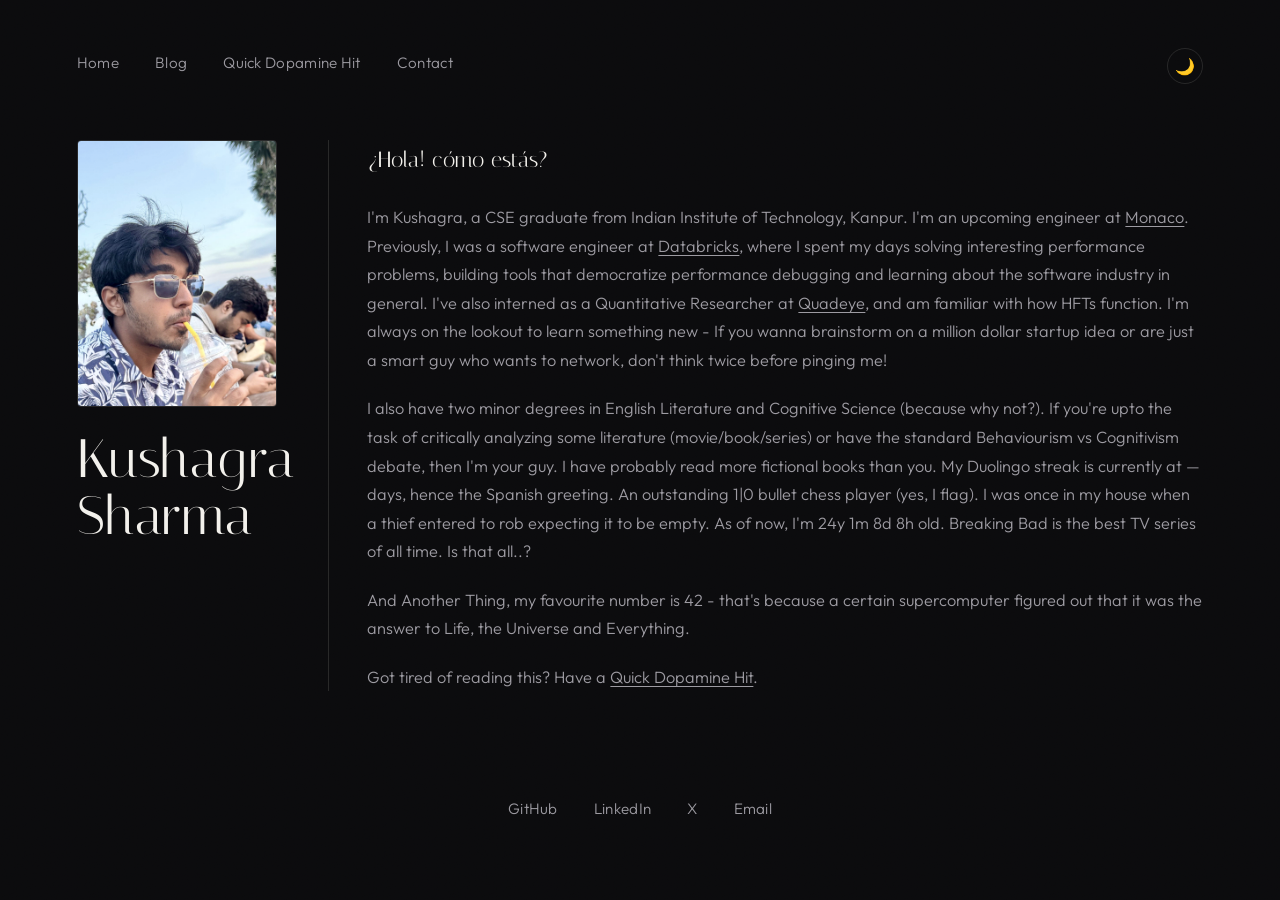
==== commit 272b0107: "add categories, filters and search" ====
--- a/index.html
+++ b/index.html
@@ -65,7 +65,7 @@
       Behaviourism vs Cognitivism debate, then I'm your guy. I have probably read more fictional books than you.
       My Duolingo streak is currently at <span id="duolingo-streak">—</span> days, hence the Spanish greeting. An 
       outstanding 1|0 bullet chess player (yes, I flag). I was once in my house when a thief entered to rob expecting 
-      it to be empty. As of today, I'm <span id="dynamic-age">calculating...</span> old. Breaking Bad is the best TV 
+      it to be empty. As of now, I'm <span id="dynamic-age">calculating...</span> old. Breaking Bad is the best TV 
       series of all time. Is that all..?
     </p>
     <p>
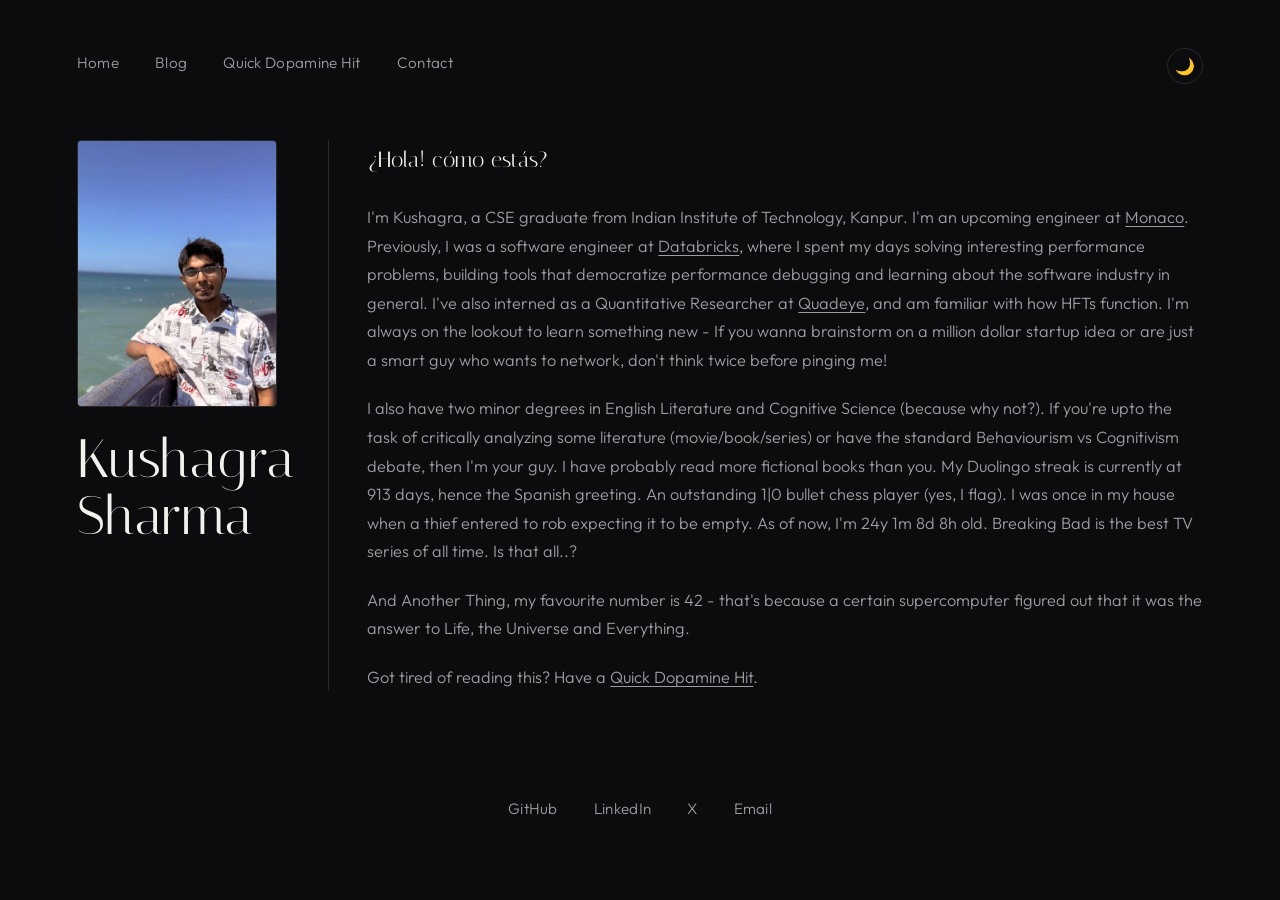
==== commit 5e928471: "fix pfp" ====
--- a/index.html
+++ b/index.html
@@ -42,7 +42,7 @@
 
 <main>
   <div class="intro">
-    <img class="portrait" src="assets/profile.jpg" alt="Portrait of Kushagra" />
+    <img class="portrait" src="assets/profile.jpeg" alt="Portrait of Kushagra" />
     <h1><span>Kushagra Sharma</span></h1>
   </div>
 
--- a/css/styles.css
+++ b/css/styles.css
@@ -1,13 +1,5 @@
 /*
   css/styles.css — Shared base styles, loaded on every page.
-
-  Contains: design tokens (:root), the fixed grain + orb background effects,
-  the top tab bar (.topnav, used by index/blog/every post), the home page's
-  two-column hero (main, .intro, .about, .portrait), and the footer social
-  links (nav[aria-label="Links"]).
-
-  Page-specific rules (blog list, article typography) live in css/blog.css,
-  loaded after this file on blog.html and blogs/*.html.
 */
 html {
   scroll-behavior: smooth;
@@ -53,7 +45,7 @@
   transition: background-color 0.3s ease, color 0.3s ease;
 }
 
-/* ambient texture, unchanged from the original hero */
+/* Ambient Grain Background Texture */
 .grain {
   position: fixed;
   inset: 0;
@@ -68,7 +60,7 @@
   display: none;
 }
 
-/* top tab bar — shared across every page */
+/* Top Tab Bar — Shared Across Every Page */
 .topnav {
   position: relative;
   z-index: 3;
@@ -77,10 +69,9 @@
   align-items: center;
   max-width: 1280px;
   margin: 0 auto;
-  padding: 3rem 6vw 1.5rem; /* Generous bottom padding to push <main> down */
-}
-
-/* Nav links wrapper with explicit flex gap */
+  padding: 3rem 6vw 1.5rem;
+}
+
 .topnav-links,
 .nav-links {
   display: flex;
@@ -133,6 +124,7 @@
   border-color: var(--accent);
 }
 
+/* Standard Main Layout */
 main {
   position: relative;
   z-index: 1;
@@ -150,7 +142,7 @@
   display: flex;
   flex-direction: column;
   gap: 1.5rem;
-  align-self: start; /* Pin top left */
+  align-self: start;
 }
 
 .portrait {
@@ -173,7 +165,7 @@
 }
 
 .about {
-  max-width: 80ch; /* Expanded character limit per line to accommodate text smoothly */
+  max-width: 80ch;
   border-left: 1px solid var(--line);
   padding-left: 3vw;
 }
@@ -196,7 +188,7 @@
   margin-bottom: 0;
 }
 
-/* Footer links */
+/* Footer Links */
 nav[aria-label="Links"] {
   position: relative;
   z-index: 1;
@@ -222,61 +214,73 @@
   border-color: var(--accent);
 }
 
-@media (max-width: 820px) {
-  main {
-    grid-template-columns: 1fr;
-    padding: 10vh 8vw 4vh;
-    gap: 3rem;
-  }
-
-  .intro {
-    flex-direction: row;
-    align-items: center;
-    gap: 1.5rem;
-  }
-
-  .portrait {
-    max-width: 120px;
-    aspect-ratio: 1 / 1;
-    border-radius: 50%;
-  }
-
-  .about {
-    border-left: none;
-    border-top: 1px solid var(--line);
-    padding-left: 0;
-    padding-top: 2rem;
-    max-width: none;
-  }
-
-  nav[aria-label="Links"] {
-    padding-bottom: 8vh;
-  }
-}
-
-@media (prefers-reduced-motion: reduce) {
-  .orb {
-    transition: none;
-  }
-}
-
-/* Shared inline paragraph links */
+/* Shared Paragraph Links */
 p a {
-  color: inherit;               /* Uses the parent <p> element's text color */
-  text-decoration: underline;   /* Keeps the underline */
-  text-decoration-color: var(--muted);  /* Subtle, muted underline color */
-  text-underline-offset: 3px;   /* Slight space between text and underline */
+  color: inherit;
+  text-decoration: underline;
+  text-decoration-color: var(--muted);
+  text-underline-offset: 3px;
 }
 
 p a:hover {
-  text-decoration-color: var(--accent); /* Darkens/highlights underline when hovered */
-}
-
-/* Quick Dopamine Hit Component */
+  text-decoration-color: var(--accent);
+}
+
+/* ==========================================================================
+   GAME PAGE LAYOUT & TIC-TAC-TOE STYLES
+   ========================================================================== */
+
+.game-page-wrapper {
+  position: relative;
+  z-index: 1;
+  max-width: 1180px;
+  margin: 0 auto;
+  padding: 2rem 6vw 6vh;
+  display: flex;
+  flex-direction: column;
+}
+
+.game-page-main {
+  display: grid;
+  grid-template-columns: 1fr 1fr;
+  gap: 5vw;
+  align-items: start;
+  width: 100%;
+}
+
+.marvin-intro {
+  margin-bottom: 0;
+}
+
+.marvin-bio {
+  color: var(--muted);
+  font-size: 1.05rem;
+  line-height: 1.7;
+  margin-bottom: 1.5rem;
+}
+
+.marvin-bounty {
+  background: var(--card-bg);
+  border-left: 2px solid var(--accent);
+  padding: 1rem 1.25rem;
+  border-radius: 0 4px 4px 0;
+}
+
+.marvin-bounty p {
+  margin: 0 0 0.5rem;
+  font-size: 0.95rem;
+  color: var(--text);
+}
+
+.marvin-bounty p:last-child {
+  margin-bottom: 0;
+}
+
 #dopamine-hit-section {
-  max-width: 480px;
-  margin: 3rem auto;
-  padding: 1.5rem;
+  width: 100%;
+  max-width: 460px;
+  margin: 0 auto;
+  padding: 1.75rem;
   background: var(--card-bg);
   border: 1px solid var(--line);
   border-radius: 8px;
@@ -300,8 +304,8 @@
 .ttt-grid {
   display: grid;
   grid-template-columns: repeat(3, 1fr);
-  gap: 8px;
-  max-width: 270px;
+  gap: 10px;
+  max-width: 280px;
   margin: 0 auto 1.5rem;
 }
 
@@ -311,7 +315,7 @@
   border: 1px solid #ffd700 !important;
   color: #ffd700;
   font-family: "Italiana", serif;
-  font-size: 2rem;
+  font-size: 2.2rem;
   font-weight: bold;
   cursor: pointer;
   border-radius: 4px;
@@ -327,7 +331,6 @@
   box-shadow: 0 0 10px #ffd700;
 }
 
-/* Light Theme Overrides for Tic-Tac-Toe Grid */
 body.light-mode .ttt-cell {
   background: #eae6df;
   border-color: #8b6508 !important;
@@ -371,7 +374,24 @@
   color: #000;
 }
 
-/* Nuke Overlay & Animation (Enforced Dark Background & Light Text) */
+.game-metrics-bar {
+  display: flex;
+  justify-content: center;
+  align-items: center;
+  gap: 3rem;
+  margin-top: 3.5rem;
+  width: 100%;
+  text-align: center;
+  font-size: 0.95rem;
+  color: var(--muted);
+  border-top: 1px solid var(--line);
+  padding-top: 1.75rem;
+}
+
+/* ==========================================================================
+   8-SECOND DELIBERATE NUKE SEQUENCE
+   ========================================================================== */
+
 .nuke-overlay {
   position: fixed;
   inset: 0;
@@ -391,106 +411,6 @@
   color: #f3f1ec;
 }
 
-.nuke-missile {
-  position: absolute;
-  top: -100px;
-  font-size: 4rem;
-  transition: transform 1s cubic-bezier(0.7, 0, 0.84, 0);
-}
-
-.nuke-overlay.launch .nuke-missile {
-  transform: translateY(calc(50vh + 100px)) scale(2);
-}
-
-.nuke-flash {
-  position: absolute;
-  inset: 0;
-  background: #fff;
-  opacity: 0;
-  pointer-events: none;
-  transition: opacity 0.15s ease-in-out;
-}
-
-.nuke-overlay.explode .nuke-flash {
-  opacity: 1;
-}
-
-.nuke-smoke {
-  position: absolute;
-  inset: 0;
-  background: radial-gradient(circle, #3a2212 0%, #0b0b0d 90%);
-  opacity: 0;
-  transition: opacity 1.2s ease;
-}
-
-.nuke-overlay.explode .nuke-smoke {
-  opacity: 1;
-}
-
-.nuke-content {
-  position: relative;
-  z-index: 2;
-  text-align: center;
-  padding: 2rem;
-  max-width: 600px;
-  opacity: 0;
-  transition: opacity 0.8s ease;
-}
-
-.nuke-overlay.smoke-cleared .nuke-content {
-  opacity: 1;
-}
-
-.nuke-status-text {
-  font-family: "Italiana", serif;
-  font-size: 1.5rem;
-  color: #f3f1ec !important;
-  line-height: 1.5;
-  margin-bottom: 1.5rem;
-  min-height: 3em;
-}
-
-.reboot-timer {
-  font-size: 1.1rem;
-  color: #c9a570 !important;
-  opacity: 0;
-  transition: opacity 0.4s ease;
-}
-
-.reboot-timer.visible {
-  opacity: 1;
-}
-
-/* Marvin Intro Section Styling */
-.marvin-intro {
-  margin-bottom: 2.5rem;
-}
-
-.marvin-bio {
-  color: var(--muted);
-  font-size: 1.05rem;
-  line-height: 1.7;
-  margin-bottom: 1.5rem;
-}
-
-.marvin-bounty {
-  background: var(--card-bg);
-  border-left: 2px solid var(--accent);
-  padding: 1rem 1.25rem;
-  border-radius: 0 4px 4px 0;
-}
-
-.marvin-bounty p {
-  margin: 0 0 0.5rem;
-  font-size: 0.95rem;
-  color: var(--text);
-}
-
-.marvin-bounty p:last-child {
-  margin-bottom: 0;
-}
-
-/* 8-Second Deliberate Nuke Sequence */
 .nuke-alarm-banner {
   position: absolute;
   left: 0;
@@ -519,7 +439,6 @@
   position: absolute;
   top: -120px;
   font-size: 5rem;
-  /* Extended ease-in duration over 8 seconds */
   transition: transform 8s cubic-bezier(0.4, 0, 0.8, 1);
   filter: drop-shadow(0 0 15px rgba(255, 80, 0, 0.8));
 }
@@ -528,56 +447,82 @@
   transform: translateY(calc(50vh + 120px)) scale(2.5) rotate(180deg);
 }
 
+.nuke-flash {
+  position: absolute;
+  inset: 0;
+  background: #fff;
+  opacity: 0;
+  pointer-events: none;
+  transition: opacity 0.15s ease-in-out;
+}
+
+.nuke-overlay.explode .nuke-flash {
+  opacity: 1;
+}
+
+.nuke-smoke {
+  position: absolute;
+  inset: 0;
+  background: radial-gradient(circle, #3a2212 0%, #0b0b0d 90%);
+  opacity: 0;
+  transition: opacity 1.2s ease;
+}
+
+.nuke-overlay.explode .nuke-smoke {
+  opacity: 1;
+}
+
 .nuke-overlay.explode .nuke-alarm-banner {
   display: none;
 }
 
-/* Game Page Two-Column Layout */
-.game-page-main {
+.nuke-content {
   position: relative;
-  z-index: 1;
-  min-height: 80vh;
-  max-width: 1180px;
-  margin: 0 auto;
-  padding: 6vh 6vw 12vh;
-  display: grid;
-  grid-template-columns: 1fr 1fr;
-  gap: 5vw;
-  align-items: center;
-  padding-top: 2rem;
-}
-
-/* Reset standalone margin override for game section container */
-.game-page-main #dopamine-hit-section {
-  width: 100%;
-  max-width: 440px;
-  margin: 0 auto;
-}
-
-.game-page-main .marvin-intro {
-  margin-bottom: 0;
-}
-
-/* Responsive adjustment for tablets & mobile */
-@media (max-width: 900px) {
-  .game-page-main {
-    grid-template-columns: 1fr;
-    gap: 3rem;
-    padding: 4vh 6vw 8vh;
-  }
-}
-
-/* Contact Page Layout */
+  z-index: 2;
+  text-align: center;
+  padding: 2rem;
+  max-width: 600px;
+  opacity: 0;
+  transition: opacity 0.8s ease;
+}
+
+.nuke-overlay.smoke-cleared .nuke-content {
+  opacity: 1;
+}
+
+.nuke-status-text {
+  font-family: "Italiana", serif;
+  font-size: 1.5rem;
+  color: #f3f1ec !important;
+  line-height: 1.5;
+  margin-bottom: 1.5rem;
+  min-height: 3em;
+}
+
+.reboot-timer {
+  font-size: 1.1rem;
+  color: #c9a570 !important;
+  opacity: 0;
+  transition: opacity 0.4s ease;
+}
+
+.reboot-timer.visible {
+  opacity: 1;
+}
+
+/* ==========================================================================
+   CONTACT PAGE & WIDGET BADGES
+   ========================================================================== */
+
 .contact-main {
   position: relative;
   z-index: 1;
-  display: block; /* Overrides the home page generic 2-column grid layout */
+  display: block;
   max-width: 960px;
   margin: 0 auto;
   padding: 1.5rem 6vw 12vh;
 }
 
-/* 1. Header Centering Alignment */
 .contact-header {
   display: flex;
   align-items: center;
@@ -594,7 +539,6 @@
   margin: 0;
 }
 
-/* 2. Side-by-Side Body Grid */
 .contact-body-grid {
   display: grid;
   grid-template-columns: 240px 1fr;
@@ -602,7 +546,6 @@
   align-items: start;
 }
 
-/* 3. 2 Rows x 3 Columns Social Icons Grid */
 .social-grid-2x3 {
   display: grid;
   grid-template-columns: repeat(3, 1fr);
@@ -627,13 +570,11 @@
   transform: translateY(-2px);
 }
 
-/* Reduce SVG size inside the 3x2 grid buttons */
 .social-icon-btn .social-icon {
   width: 42px;
   height: 42px;
 }
 
-/* Chess.com Live Badge Component */
 .chess-badge-container {
   background: var(--card-bg);
   border: 1px solid var(--line);
@@ -674,7 +615,6 @@
   box-shadow: 0 0 8px #46d369;
 }
 
-/* Single unified 4-column Chess Stats Grid with Icons */
 .chess-stats-grid {
   display: grid;
   grid-template-columns: repeat(4, 1fr);
@@ -719,36 +659,13 @@
   color: var(--accent);
 }
 
-/* Responsive Stacking */
-@media (max-width: 820px) {
-  .contact-header {
-    flex-direction: column;
-    align-items: flex-start;
-    gap: 0.8rem;
-  }
-
-  .contact-body-grid {
-    grid-template-columns: 1fr;
-    gap: 2rem;
-  }
-
-  .social-grid-2x3 {
-    max-width: 280px;
-  }
-
-  .chess-stats-grid {
-    grid-template-columns: repeat(2, 1fr);
-  }
-}
-
-/* Standalone Centered Duolingo Badge */
 .duolingo-badge-container {
   background: var(--card-bg);
   border: 1px solid var(--line);
   border-radius: 8px;
   padding: 1.25rem 1.5rem;
   max-width: 320px;
-  margin: 2.5rem auto 0; /* Centers the box horizontally */
+  margin: 2.5rem auto 0;
   text-align: center;
 }
 
@@ -781,3 +698,75 @@
   font-size: 1.8rem;
   color: var(--accent);
 }
+
+/* ==========================================================================
+   MEDIA QUERIES
+   ========================================================================== */
+
+@media (max-width: 900px) {
+  main {
+    grid-template-columns: 1fr;
+    padding: 10vh 8vw 4vh;
+    gap: 3rem;
+  }
+
+  .intro {
+    flex-direction: row;
+    align-items: center;
+    gap: 1.5rem;
+  }
+
+  .portrait {
+    max-width: 120px;
+    aspect-ratio: 1 / 1;
+    border-radius: 50%;
+  }
+
+  .about {
+    border-left: none;
+    border-top: 1px solid var(--line);
+    padding-left: 0;
+    padding-top: 2rem;
+    max-width: none;
+  }
+
+  .game-page-main {
+    grid-template-columns: 1fr;
+    gap: 2.5rem;
+  }
+
+  .game-metrics-bar {
+    flex-wrap: wrap;
+    gap: 1rem 1.5rem;
+    margin-top: 2.5rem;
+  }
+
+  .contact-header {
+    flex-direction: column;
+    align-items: flex-start;
+    gap: 0.8rem;
+  }
+
+  .contact-body-grid {
+    grid-template-columns: 1fr;
+    gap: 2rem;
+  }
+
+  .social-grid-2x3 {
+    max-width: 280px;
+  }
+
+  .chess-stats-grid {
+    grid-template-columns: repeat(2, 1fr);
+  }
+
+  nav[aria-label="Links"] {
+    padding-bottom: 8vh;
+  }
+}
+
+@media (prefers-reduced-motion: reduce) {
+  .orb {
+    transition: none;
+  }
+}
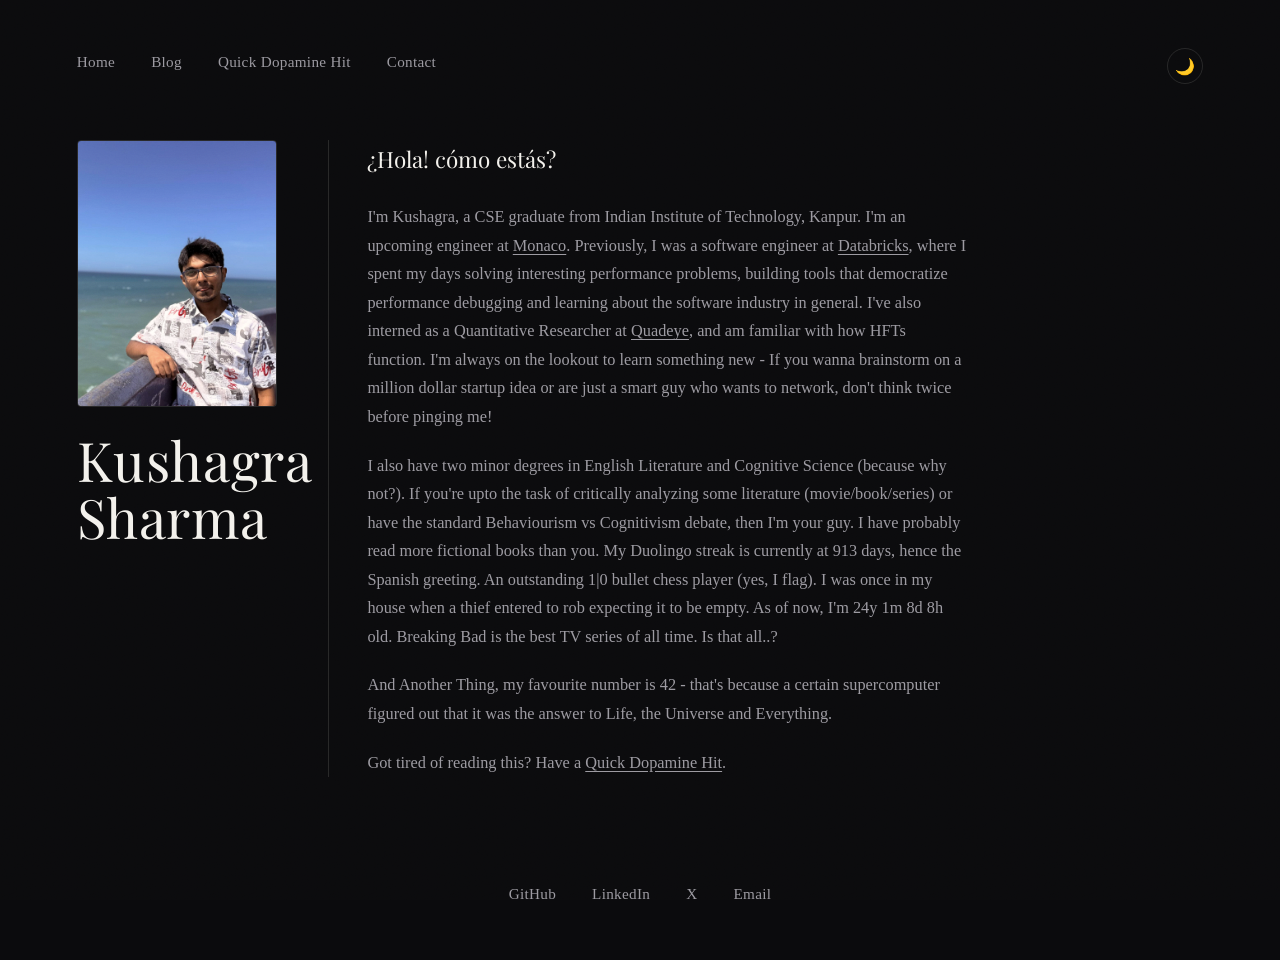
==== commit 7592c485: "Change font" ====
--- a/index.html
+++ b/index.html
@@ -17,12 +17,6 @@
 <meta name="viewport" content="width=device-width, initial-scale=1" />
 <meta name="description" content="Kushagra Sharma — personal site." />
 <title>Kushagra Sharma</title>
-<link rel="preconnect" href="https://fonts.googleapis.com" />
-<link rel="preconnect" href="https://fonts.gstatic.com" crossorigin />
-<link
-  href="https://fonts.googleapis.com/css2?family=Italiana&family=Outfit:wght@300;400;500&display=swap"
-  rel="stylesheet"
-/>
 <link rel="stylesheet" href="css/styles.css" />
 <link rel="icon" href="data:image/svg+xml,<svg xmlns=%22http://www.w3.org/2000/svg%22 viewBox=%220 0 100 100%22><circle cx=%2250%22 cy=%2250%22 r=%2250%22 fill=%22%23121212%22/><text x=%2250%25%22 y=%2255%25%22 dominant-baseline=%22middle%22 text-anchor=%22middle%22 font-size=%2260%22 font-weight=%22bold%22 fill=%22%23ffd700%22 font-family=%22sans-serif%22>K</text></svg>">
 </head>
--- a/css/styles.css
+++ b/css/styles.css
@@ -1,12 +1,15 @@
-/*
-  css/styles.css — Shared base styles, loaded on every page.
-*/
+/* Playfair Display (Headings) + Georgia (Body) */
+@import url('https://fonts.googleapis.com/css2?family=Playfair+Display:ital,wght@0,600;0,700;1,600;1,700&display=swap');
+
 html {
   scroll-behavior: smooth;
 }
 
-/* Default Dark Theme Tokens */
+/* Default Dark Theme Tokens & Central Font Variables */
 :root {
+  --font-heading: "Playfair Display", serif;
+  --font-body: Georgia, "Times New Roman", serif;
+
   --bg: #0b0b0d;
   --text: #f3f1ec;
   --muted: #9c9aa1;
@@ -38,7 +41,7 @@
   margin: 0;
   background: var(--bg);
   color: var(--text);
-  font-family: "Outfit", sans-serif;
+  font-family: var(--font-body);
   font-weight: 300;
   overflow-x: hidden;
   position: relative;
@@ -157,7 +160,7 @@
 
 .intro h1 {
   margin: 0;
-  font-family: "Italiana", serif;
+  font-family: var(--font-heading);
   font-weight: 400;
   font-size: clamp(2.4rem, 5vw, 3.4rem);
   line-height: 1.05;
@@ -171,7 +174,7 @@
 }
 
 .about .greeting {
-  font-family: "Italiana", serif;
+  font-family: var(--font-heading);
   font-size: 1.4rem;
   color: var(--text);
   margin: 0 0 1.5rem;
@@ -288,7 +291,7 @@
 }
 
 .game-header h2 {
-  font-family: "Italiana", serif;
+  font-family: var(--font-heading);
   margin-top: 0;
   margin-bottom: 0.5rem;
   color: var(--text);
@@ -314,7 +317,7 @@
   background: var(--bg);
   border: 1px solid #ffd700 !important;
   color: #ffd700;
-  font-family: "Italiana", serif;
+  font-family: var(--font-heading);
   font-size: 2.2rem;
   font-weight: bold;
   cursor: pointer;
@@ -417,7 +420,7 @@
   right: 0;
   background: rgba(255, 0, 0, 0.85);
   color: #fff;
-  font-family: "Outfit", sans-serif;
+  font-family: var(--font-body);
   font-weight: 500;
   font-size: clamp(1.1rem, 3vw, 1.8rem);
   text-align: center;
@@ -491,7 +494,7 @@
 }
 
 .nuke-status-text {
-  font-family: "Italiana", serif;
+  font-family: var(--font-heading);
   font-size: 1.5rem;
   color: #f3f1ec !important;
   line-height: 1.5;
@@ -590,7 +593,7 @@
 }
 
 .chess-badge-header h2 {
-  font-family: "Italiana", serif;
+  font-family: var(--font-heading);
   font-size: 1.25rem;
   margin: 0;
   color: var(--text);
@@ -648,7 +651,7 @@
 }
 
 .stat-val {
-  font-family: "Italiana", serif;
+  font-family: var(--font-heading);
   font-size: 1.5rem;
   color: var(--text);
 }
@@ -678,7 +681,7 @@
 }
 
 .duolingo-badge-header h2 {
-  font-family: "Italiana", serif;
+  font-family: var(--font-heading);
   font-size: 1.15rem;
   margin: 0;
   color: var(--text);
@@ -694,7 +697,7 @@
 }
 
 .duolingo-stat .stat-val {
-  font-family: "Italiana", serif;
+  font-family: var(--font-heading);
   font-size: 1.8rem;
   color: var(--accent);
 }
